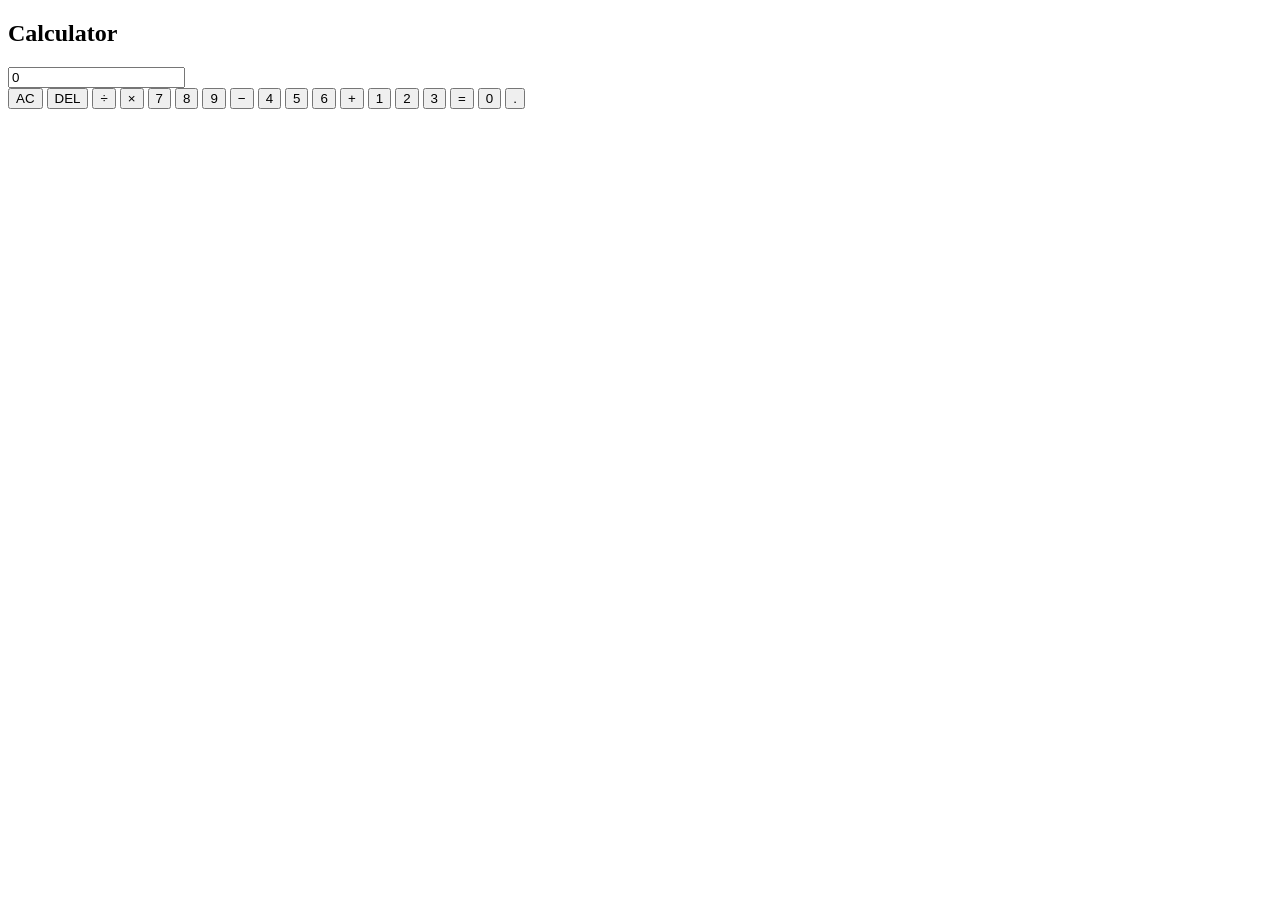
==== Project 1/Index.html @ e1700588 "Create Index.html" ====
<!DOCTYPE html>
<html lang="en">
<head>
    <meta charset="UTF-8">
    <meta name="viewport" content="width=device-width, initial-scale=1.0">

    <title>Calculator</title>

    <!-- CSS File -->
    <link rel="stylesheet" href="style.css">
</head>

<body>

    <div class="calculator">

        <h2>Calculator</h2>

        <!-- Display Screen -->
        <input type="text" id="display" value="0" readonly>

        <!-- Calculator Buttons -->
        <div class="buttons">

            <button class="clear" id="clear">AC</button>
            <button id="delete">DEL</button>
            <button class="operator" data-value="/">÷</button>
            <button class="operator" data-value="*">×</button>

            <button class="number">7</button>
            <button class="number">8</button>
            <button class="number">9</button>
            <button class="operator" data-value="-">−</button>

            <button class="number">4</button>
            <button class="number">5</button>
            <button class="number">6</button>
            <button class="operator" data-value="+">+</button>

            <button class="number">1</button>
            <button class="number">2</button>
            <button class="number">3</button>
            <button id="equals">=</button>

            <button class="number zero">0</button>
            <button id="decimal">.</button>

        </div>

    </div>

    <!-- JavaScript File -->
    <script src="script.js"></script>

</body>
</html>
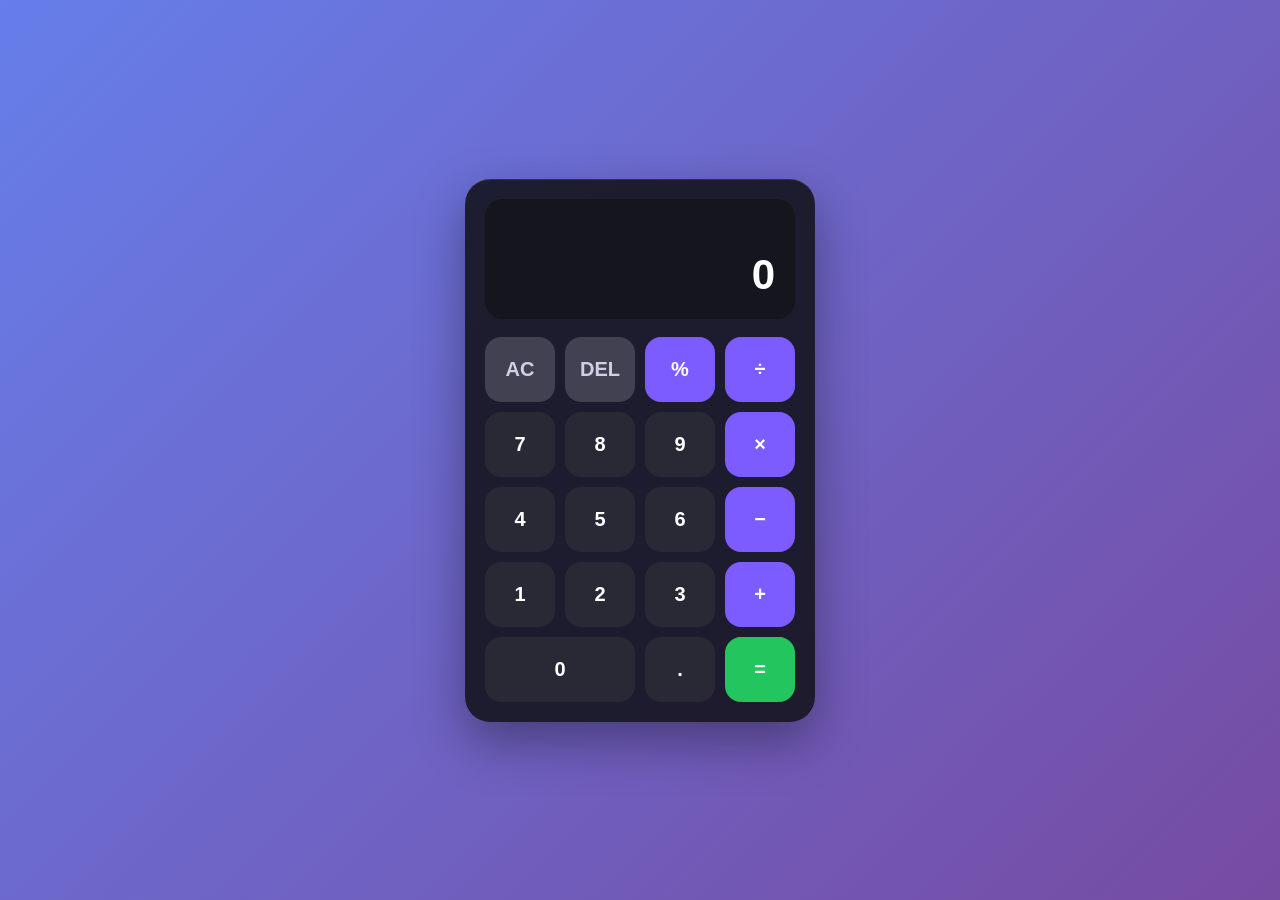
==== commit 88f52869: "Update Index.html" ====
--- a/Project 1/Index.html
+++ b/Project 1/Index.html
@@ -3,54 +3,47 @@
 <head>
     <meta charset="UTF-8">
     <meta name="viewport" content="width=device-width, initial-scale=1.0">
-
     <title>Calculator</title>
 
-    <!-- CSS File -->
     <link rel="stylesheet" href="style.css">
 </head>
-
 <body>
 
     <div class="calculator">
 
-        <h2>Calculator</h2>
+        <div class="display">
+            <div id="previous"></div>
+            <div id="current">0</div>
+        </div>
 
-        <!-- Display Screen -->
-        <input type="text" id="display" value="0" readonly>
+        <div class="buttons">
+            <button class="function" data-action="clear">AC</button>
+            <button class="function" data-action="delete">DEL</button>
+            <button class="operator" data-value="%">%</button>
+            <button class="operator" data-value="/">÷</button>
 
-        <!-- Calculator Buttons -->
-        <div class="buttons">
-
-            <button class="clear" id="clear">AC</button>
-            <button id="delete">DEL</button>
-            <button class="operator" data-value="/">÷</button>
+            <button data-value="7">7</button>
+            <button data-value="8">8</button>
+            <button data-value="9">9</button>
             <button class="operator" data-value="*">×</button>
 
-            <button class="number">7</button>
-            <button class="number">8</button>
-            <button class="number">9</button>
+            <button data-value="4">4</button>
+            <button data-value="5">5</button>
+            <button data-value="6">6</button>
             <button class="operator" data-value="-">−</button>
 
-            <button class="number">4</button>
-            <button class="number">5</button>
-            <button class="number">6</button>
+            <button data-value="1">1</button>
+            <button data-value="2">2</button>
+            <button data-value="3">3</button>
             <button class="operator" data-value="+">+</button>
 
-            <button class="number">1</button>
-            <button class="number">2</button>
-            <button class="number">3</button>
-            <button id="equals">=</button>
-
-            <button class="number zero">0</button>
-            <button id="decimal">.</button>
-
+            <button class="zero" data-value="0">0</button>
+            <button data-value=".">.</button>
+            <button class="equals" data-action="calculate">=</button>
         </div>
 
     </div>
 
-    <!-- JavaScript File -->
     <script src="script.js"></script>
-
 </body>
 </html>
--- a/Project 1/style.css
+++ b/Project 1/style.css
@@ -0,0 +1,148 @@
+* {
+    margin: 0;
+    padding: 0;
+    box-sizing: border-box;
+}
+
+body {
+    min-height: 100vh;
+    display: flex;
+    justify-content: center;
+    align-items: center;
+    font-family: Arial, sans-serif;
+    background: linear-gradient(135deg, #667eea, #764ba2);
+}
+
+.calculator {
+    width: 350px;
+    padding: 20px;
+    border-radius: 25px;
+    background: rgba(20, 20, 30, 0.9);
+    box-shadow:
+        0 20px 50px rgba(0, 0, 0, 0.35),
+        inset 0 1px 1px rgba(255, 255, 255, 0.1);
+}
+
+/* Display */
+
+.display {
+    min-height: 120px;
+    padding: 20px;
+    margin-bottom: 18px;
+
+    display: flex;
+    flex-direction: column;
+    justify-content: flex-end;
+    align-items: flex-end;
+
+    border-radius: 18px;
+    background: #15151d;
+    color: white;
+
+    overflow: hidden;
+}
+
+#previous {
+    min-height: 25px;
+    color: #888;
+    font-size: 16px;
+    margin-bottom: 5px;
+}
+
+#current {
+    width: 100%;
+    font-size: 42px;
+    font-weight: 600;
+    text-align: right;
+
+    overflow: hidden;
+    text-overflow: ellipsis;
+}
+
+/* Buttons */
+
+.buttons {
+    display: grid;
+    grid-template-columns: repeat(4, 1fr);
+    gap: 10px;
+}
+
+button {
+    height: 65px;
+    border: none;
+    border-radius: 16px;
+
+    font-size: 20px;
+    font-weight: 600;
+
+    color: white;
+    background: #292936;
+
+    cursor: pointer;
+
+    transition:
+        transform 0.1s ease,
+        background 0.2s ease;
+}
+
+button:hover {
+    background: #383846;
+}
+
+button:active {
+    transform: scale(0.94);
+}
+
+/* Function buttons */
+
+.function {
+    background: #414152;
+    color: #cfcfe5;
+}
+
+.function:hover {
+    background: #505063;
+}
+
+/* Operators */
+
+.operator {
+    background: #7c5cff;
+}
+
+.operator:hover {
+    background: #6b4be5;
+}
+
+/* Equals */
+
+.equals {
+    background: #22c55e;
+}
+
+.equals:hover {
+    background: #1eaa50;
+}
+
+/* Zero */
+
+.zero {
+    grid-column: span 2;
+}
+
+/* Mobile */
+
+@media (max-width: 400px) {
+    .calculator {
+        width: calc(100% - 30px);
+        padding: 15px;
+    }
+
+    button {
+        height: 60px;
+    }
+
+    #current {
+        font-size: 34px;
+    }
+}
